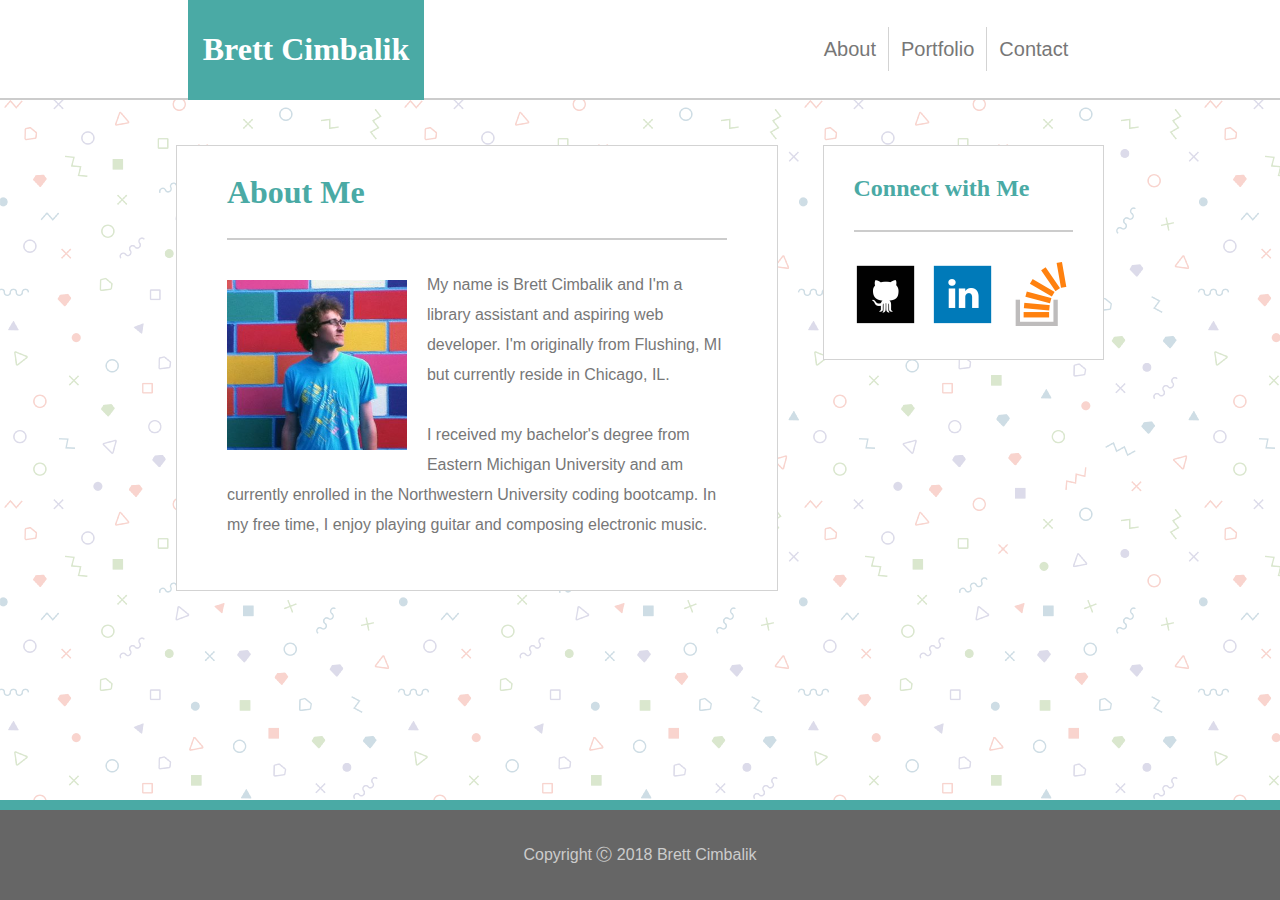
==== index.html @ bc77d77c "Cleaned and organized html files" ====
<!DOCTYPE html>
<html lang="en">
<head>
    <meta charset="utf-8" />
    <meta http-equiv="X-UA-Compatible" content="IE=edge">
    <title>About Brett</title>
    <meta name="viewport" content="width=device-width, initial-scale=1">
    <link rel="stylesheet" type="text/css" href="./assets/css/reset.css">
    <link rel="stylesheet" type="text/css" href="./assets/css/style.css">
</head>
<body class="body">

    <!-- Header top Part -->
    <header class="header">
        <!-- My name tab in the header. -->
        <div class="my_name heading_font">
            <a href="./index.html" class="brett_cimbalik_link"><h1>Brett Cimbalik</h1></a> 
        </div>
        <!-- The actual nav bar on the right side of the page -->
        <nav>
            <ul class="nav_list all_other_fonts">
                <li><a href="index.html" class="nav_list all_other_fonts" >About</a></li>
                <li><a href="portfolio.html" class="nav_list all_other_fonts">Portfolio</a></li>
                <li><a href="contact.html" class="nav_list all_other_fonts">Contact</a></li>
            </ul>
        </nav>
    </header>


    <!-- The main section of the page. -->
    <section class="main_section">

        <!-- 'About Me', large box on left side -->
        <article class="about_me">
            <div class="about_me_top heading_font">
                <h1>
                    About Me
                </h1>
            </div>
            <div class="about_me_bottom all_other_fonts">
                <img src="./assets/images/Profile_Pic.jpg" alt="Image of Brett" class="profile_pic">
                <p>
                    My name is Brett Cimbalik and I'm a library assistant and aspiring
                    web developer.  I'm originally from Flushing, MI but currently reside in 
                    Chicago, IL.
                </p>
                <br>
                <p>
                    I received my bachelor's degree from Eastern Michigan University and am currently enrolled in the Northwestern University coding bootcamp.
                    In my free time, I enjoy playing guitar and composing electronic music.
                </p>
            </div>
        </article>

        <!-- Smaller box off to the right side of the main section -->
        <aside class="connect_with_me">

            <!-- Top section, 'Connect With Me' of smaller box on right -->
            <div class="connect_top heading_font" >
                <h2>Connect with Me</h2>
            </div>
            <!-- Bottom section, with social media links of smaller box on right -->
            <div class="connect_bottom">
                <a href="https://github.com/bcimbali" target="_blank">
                    <img src="./assets/images/github_icon.png" alt="Github link">
                </a>

                <a href="www.linkedin.com/in/brett-cimbalik" target="_blank">
                    <img src="./assets/images/linkedin_icon.png" alt="LinkedIn link">
                </a>

                <a href="https://stackoverflow.com/users/6896761/bcimbali" target="_blank">
                    <img src="./assets/images/stack_overflow_white_bg.png" alt="Stack Overflow link">     
                </a>
            </div>
        </aside>

    </section>

    <!-- Footer at bottom of page -->
    <footer class="footer all_other_fonts">
            Copyright &#x24B8; 2018 Brett Cimbalik
    </footer>

</body>
</html>
---- assets/css/style.css ----
/* Applies a natural box layout model to all elements, but allowing components to change. */
html {
    box-sizing: border-box;
  }
  *, *:before, *:after {
    box-sizing: inherit;
  }

/************* Font Classes ******************/  
.all_other_fonts {
    color: #777777;
    font-family: 'Arial', 'Helvetica Neue', Helvetica, sans-serif;
}

.heading_font {
    font-family: 'Georgia', Times, Times New Roman, serif;
    font-weight: bold;
}

/**************************** The background image - The wrapper for the ENTIRE page *******************/
.body {
    background-image: url("./../images/memphis-colorful.png");
    display: flex;
    flex-direction: column;
    min-height: 100vh;
    min-width: 100vw;
}

/********************************************* Header Styling *******************************************/
.header {
    align-items: center;
    background-color: #ffffff;
    border-bottom: solid #cccccc 2px;
    display: flex;
    height: 100px;
    justify-content: space-around;
}

/* Teal section that contains my name (top-left) - in the Header */
.my_name {
    background-color: #4aaaa5;
    color: #ffffff;
    display: flex;
    font-size: xx-large;
    justify-content: space-around;
    padding: 35px 15px 35px 15px;
}

a.brett_cimbalik_link {
    color: #ffffff;
    text-decoration: none;
}

/* Navigation bar (top-right) styling - also in the Header */
a.nav_list {
    display: flex;
    font-size: 20px;
    text-decoration: none;
}

.nav_list {
    display: flex;
    justify-content: space-around;
    padding: 12px;
}   

.nav_list li {
    border-right: 1px solid lightgrey;
    display: flex;
    list-style-type:none;
}

.nav_list li:last-child {
    border-right: none;
}

/**************** The main part of the page that contains the large 'About Me' and smaller 'Connect with Me' ********/
.main_section {
    display: flex;
    justify-content: center;
    margin-bottom: 35px;
}

/********************************* The 'About Me' box on the left - in the Main Section *********************************/
.about_me {
    background-color: #ffffff;
    border: 1px solid lightgrey;
    display: flex;
    flex-direction: column;
    margin-top: 45px;
    margin-right: 22.5px;
    padding: 20px;
    /* width: 650px; */
    width: 47%;
}

.about_me_bottom {
    border-top: solid #cccccc 2px;
    line-height: 30px;
    margin: 30px;
    padding-top: 30px;
}

.about_me_top {
    align-items: center;
    color: #4aaaa5;
    display: flex;
    font-size: xx-large;
    justify-content: flex-start;
    padding-left: 30px;
    padding-top: 10px;  
}

/* Styling for the profile image in 'About Me' article section */
.profile_pic {
    height: 200px;
    float: left;
    padding: 10px 20px 20px 0px;
    width: 200px;
}

/*********************** The 'Connect with Me' box on the right - in the Main Section *******************/

.connect_bottom {
    align-items: center;
    border-top: solid #cccccc 2px;
    display: flex;
    justify-content: space-between;
    padding-top: 30px;
}

.connect_bottom img {
    width: 100%;
    height: 100%;
}

.connect_top {
    color: #4aaaa5;
    font-size: x-large;
    padding-bottom: 30px;
}

.connect_with_me {
    background-color: #ffffff;
    border: 1px solid lightgrey;
    display: flex;
    flex-direction: column;  
    height: 50%;
    margin-left: 22.5px;
    margin-top: 45px;
    padding: 30px;
    /* width: 270px;  */
    width: 22%;
}

/*********************************** Portfolio section styling. *************************************/

/* Teal banner over portfolio images. */
.overlay {
    background-color: #4aaaa5;
    color: white;
    font-size: x-large;
    height: 20%;
    line-height: 60px;
    position: relative;
    text-align: center;
    top: -65px;
    width: 100%;
  }

/* Portfolio image styling. */
.portfolio_bottom img {
    height: 200px; 
    width: 270px;
}

/* Rest of the Portfolio section. */
.portfolio_bottom {
    border-top: solid #cccccc 2px;
    display: flex;
    flex-flow: row wrap;
    justify-content: space-between;
    margin: 30px 3%;
    padding-top: 30px;
}

.portfolio_box {
    height: 240px;
    margin: 2px;
    width: 270px;
}

.portfolio_top {
    border-bottom: solid #cccccc 2px;
    color: #4aaaa5;
    display: flex;
    font-size: xx-large;
    justify-content: flex-start;
    padding-left: 30px;
    padding-top: 10px; 
}

/**************************************** Specific styling for contact section. ******************************/
.contact_bottom {
    border-top: solid #cccccc 2px;
    margin: 30px;
    padding-top: 30px;
}

/* Form styling on Contact Page */

.form_field {
    margin-bottom: 10px;
    margin-top: 5px;
    padding: 10px;
    width: 100%;
}

.submit_button {
    background-color: #4aaaa5;
    color: #ffffff;
    cursor: pointer;
    font-size: large;
    margin-top: 10px;
    padding: 10px 32px;
}

.text_area {
    height: 150px;
    margin-top: 10px;
    padding: 10px;
    width: 100%;  
}

/******************************** Sticky footer section at bottom of page ********************************/
.footer {
    align-items: center;
    background-color: #666666;
    border-top: solid 10px #4aaaa5;
    color: #cccccc;
    display: flex;
    justify-content: center;
    height: 100px;
    margin: auto auto 0 auto;
    width: 100%;
}

/******************************************** MEDIA QUERIES SECTION ***********************************/

/* These rules take effect when the browser's width is 980px or less. */
@media screen and (max-width: 980px) {
    /* .body {
        background-image: url("./../images/polka-dots.png");
    } */

    .profile_pic {
        display: flex;  
        height: auto;
        justify-content: center;
        width: 100%;
        padding: 10px 0 20px 0;
    }

    .about_me {
        margin: 45px 2.5% 0px 10%;
        width: 45%;
    }

    .connect_with_me {
        margin: 45px 15% 0px 2.5%;
    }

    .connect_top {
        display: flex;
        flex-wrap: nowrap;
    }

    .portfolio_bottom {
        justify-content: center;
    }
}

/* These rules take effect when the browser's width is 768px or less. */
@media screen and (max-width: 768px) {
    /* .body {
        background-image: url("./../images/christmas-colour.png");
    } */

    .main_section {
        flex-direction: column;
    }

    .profile_pic {
        display: flex;  
        height: auto;
        padding: 10px 20px 20px 0px;
        width: auto;
    }

    .about_me {
        margin: 45px auto 0px auto;
        width: 87%;
    }

    .connect_with_me {
        margin: 45px auto 0px auto;
        width: 87%;
    }

    .connect_bottom {
        justify-content: flex-start;
    }

    .portfolio_bottom {
        margin: auto;
        justify-content: space-between;
        padding: 30px auto 0px auto;
    }
}

/* These rules take effect when the browser's width is 640px or less. */
@media screen and (max-width: 640px) {
    /* .body {
        background-image: url("./../images/congruent_pentagon.png");
    } */

    .about_me {
        margin: 45px auto 0px auto;
    }

    .connect_with_me {
        height: 100%;
        margin: 45px auto 0px auto;
    }

    .header {
        flex-direction: row;
        flex-wrap: wrap;
        height: 175px;
        justify-content: space-around;
        width: 100%;
    }

    .my_name {
        width: 100%;
    }

    .nav_list {
        display: flex;
        justify-content: space-around;
        order: 1;
        padding: 12px 0;
    }  

    .nav_list li {
        display: flex;
        padding: 0 1rem;
    }

    .portfolio_bottom {
        justify-content: center;
    }

    .profile_pic {
        float: none;
        width: 100%;
        padding: 0;
    }
}
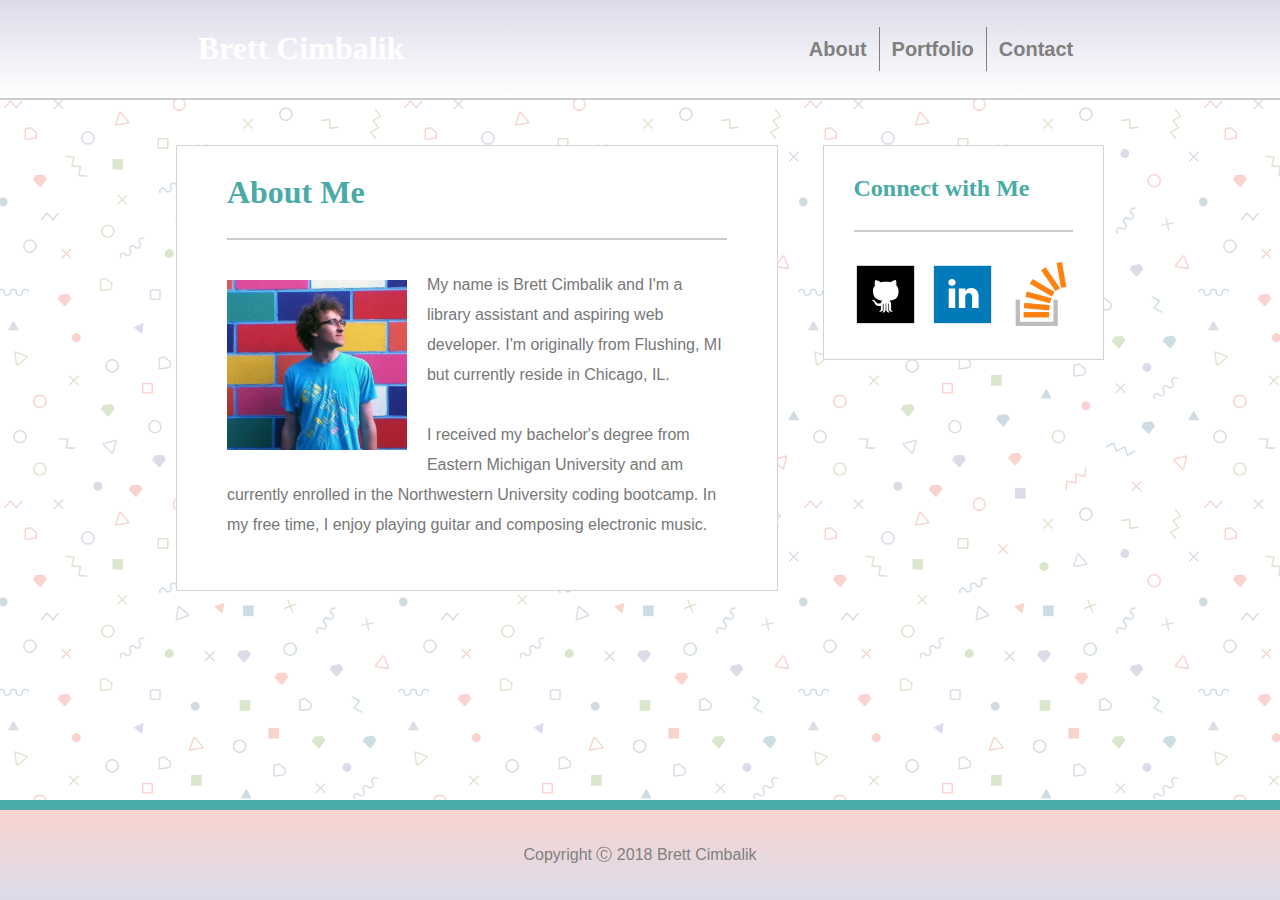
==== commit c576700d: "made social media icons fade on hover" ====
--- a/index.html
+++ b/index.html
@@ -61,16 +61,16 @@
             </div>
             <!-- Bottom section, with social media links of smaller box on right -->
             <div class="connect_bottom">
-                <a href="https://github.com/bcimbali" target="_blank">
-                    <img src="./assets/images/github_icon.png" alt="Github link">
+                <a href="https://github.com/bcimbali" class="icon_links" target="_blank">
+                    <img src="./assets/images/github_icon.png" class="icon_images" alt="Github link">
                 </a>
 
-                <a href="www.linkedin.com/in/brett-cimbalik" target="_blank">
-                    <img src="./assets/images/linkedin_icon.png" alt="LinkedIn link">
+                <a href="www.linkedin.com/in/brett-cimbalik" class="icon_links" target="_blank">
+                    <img src="./assets/images/linkedin_icon.png" class="icon_images" alt="LinkedIn link">
                 </a>
 
-                <a href="https://stackoverflow.com/users/6896761/bcimbali" target="_blank">
-                    <img src="./assets/images/stack_overflow_white_bg.png" alt="Stack Overflow link">     
+                <a href="https://stackoverflow.com/users/6896761/bcimbali" class="icon_links" target="_blank">
+                    <img src="./assets/images/stack_overflow_white_bg.png" class="icon_images" alt="Stack Overflow link">     
                 </a>
             </div>
         </aside>
--- a/assets/css/style.css
+++ b/assets/css/style.css
@@ -29,21 +29,35 @@
 /********************************************* Header Styling *******************************************/
 .header {
     align-items: center;
-    background-color: #ffffff;
+    background: linear-gradient(#DCDBEA, white);
     border-bottom: solid #cccccc 2px;
     display: flex;
     height: 100px;
     justify-content: space-around;
 }
 
+@-webkit-keyframes colorchange {
+    0% {background: #4aaaa5}
+    50% {background: rgb(89, 205, 223)}
+    100% {background: #4aaaa5}
+  }
+  @@keyframes colorchange {
+    0% {background:  #4aaaa5}
+    50% {background: rgb(89, 205, 223)}
+    100% {background: #4aaaa5}
+  }
+
 /* Teal section that contains my name (top-left) - in the Header */
 .my_name {
-    background-color: #4aaaa5;
+    -webkit-animation: colorchange 15s infinite;
+    animation: colorchange 15s infinite;
+    /* background-color: #4aaaa5; */
+    border-bottom: solid #cccccc 2px;
     color: #ffffff;
     display: flex;
     font-size: xx-large;
     justify-content: space-around;
-    padding: 35px 15px 35px 15px;
+    padding: 34px 15px 34px 15px;
 }
 
 a.brett_cimbalik_link {
@@ -51,6 +65,10 @@
     text-decoration: none;
 }
 
+a.brett_cimbalik_link:hover {
+    color: #DF8C88;
+}
+
 /* Navigation bar (top-right) styling - also in the Header */
 a.nav_list {
     display: flex;
@@ -58,14 +76,20 @@
     text-decoration: none;
 }
 
+a.nav_list:hover {
+    color: #DF8C88;
+}
+
 .nav_list {
+    color: gray;
+    font-weight: bolder;
     display: flex;
     justify-content: space-around;
     padding: 12px;
 }   
 
 .nav_list li {
-    border-right: 1px solid lightgrey;
+    border-right: 1px solid gray;
     display: flex;
     list-style-type:none;
 }
@@ -133,6 +157,7 @@
     width: 100%;
     height: 100%;
 }
+
 
 .connect_top {
     color: #4aaaa5;
@@ -153,25 +178,34 @@
     width: 22%;
 }
 
+.icon_links:hover .icon_images {
+    opacity: 0.4;
+}
+
 /*********************************** Portfolio section styling. *************************************/
 
 /* Teal banner over portfolio images. */
 .overlay {
     background-color: #4aaaa5;
     color: white;
-    font-size: x-large;
-    height: 20%;
-    line-height: 60px;
+    font-family: Arial, Helvetica, sans-serif;
+    font-size: 1rem;
+    height: 18%;
+    line-height: 45px;
     position: relative;
     text-align: center;
     top: -65px;
     width: 100%;
   }
 
+  .overlay a {
+      text-decoration: none;
+  }
+
 /* Portfolio image styling. */
 .portfolio_bottom img {
-    height: 200px; 
-    width: 270px;
+    height: 200px;
+    width: 100%;
 }
 
 /* Rest of the Portfolio section. */
@@ -185,9 +219,17 @@
 }
 
 .portfolio_box {
-    height: 240px;
+    /* height: 200px; */
+    /* height: 240px;
     margin: 2px;
-    width: 270px;
+    width: 270px; */
+    margin: 2px;
+    /* height: 65%; */
+    width: 45%;
+}
+
+.portfolio_box a {
+    text-decoration: none;
 }
 
 .portfolio_top {
@@ -235,9 +277,10 @@
 /******************************** Sticky footer section at bottom of page ********************************/
 .footer {
     align-items: center;
-    background-color: #666666;
+    /* background-color: #666666; */
+    background: linear-gradient(#F8D4CF, #DCDBEA);
     border-top: solid 10px #4aaaa5;
-    color: #cccccc;
+    color: gray;
     display: flex;
     justify-content: center;
     height: 100px;
@@ -249,9 +292,34 @@
 
 /* These rules take effect when the browser's width is 980px or less. */
 @media screen and (max-width: 980px) {
-    /* .body {
-        background-image: url("./../images/polka-dots.png");
-    } */
+    .about_me {
+        margin: 45px 2.5% 0px 10%;
+        width: 45%;
+    }
+
+    .connect_with_me {
+        margin: 45px 15% 0px 2.5%;
+    }
+
+    .connect_top {
+        display: flex;
+        flex-wrap: nowrap;
+    }
+
+    .portfolio_bottom {
+        justify-content: center;
+    }
+
+    .portfolio_bottom img {
+        height: 200px; 
+        width: 270px;
+    }
+
+    .portfolio_box {
+        height: 240px;
+        margin: 2px;
+        width: 270px;
+    }
 
     .profile_pic {
         display: flex;  
@@ -260,34 +328,43 @@
         width: 100%;
         padding: 10px 0 20px 0;
     }
-
-    .about_me {
-        margin: 45px 2.5% 0px 10%;
-        width: 45%;
-    }
-
-    .connect_with_me {
-        margin: 45px 15% 0px 2.5%;
-    }
-
-    .connect_top {
-        display: flex;
-        flex-wrap: nowrap;
-    }
-
-    .portfolio_bottom {
-        justify-content: center;
-    }
 }
 
 /* These rules take effect when the browser's width is 768px or less. */
 @media screen and (max-width: 768px) {
-    /* .body {
-        background-image: url("./../images/christmas-colour.png");
-    } */
+    .about_me {
+        margin: 45px auto 0px auto;
+        width: 87%;
+    }
+
+    .connect_bottom {
+        justify-content: flex-start;
+    }
+
+    .connect_with_me {
+        margin: 45px auto 0px auto;
+        width: 87%;
+    }
 
     .main_section {
         flex-direction: column;
+    }
+
+    .portfolio_bottom {
+        margin: auto;
+        justify-content: space-between;
+        padding: 30px auto 0px auto;
+    }
+
+    .portfolio_bottom img {
+        min-height: 200px;
+        width: 100%;
+    }
+
+    .portfolio_box {
+        margin: 2px;
+        height: 65%;
+        width: 45%;
     }
 
     .profile_pic {
@@ -296,34 +373,10 @@
         padding: 10px 20px 20px 0px;
         width: auto;
     }
-
-    .about_me {
-        margin: 45px auto 0px auto;
-        width: 87%;
-    }
-
-    .connect_with_me {
-        margin: 45px auto 0px auto;
-        width: 87%;
-    }
-
-    .connect_bottom {
-        justify-content: flex-start;
-    }
-
-    .portfolio_bottom {
-        margin: auto;
-        justify-content: space-between;
-        padding: 30px auto 0px auto;
-    }
 }
 
 /* These rules take effect when the browser's width is 640px or less. */
 @media screen and (max-width: 640px) {
-    /* .body {
-        background-image: url("./../images/congruent_pentagon.png");
-    } */
-
     .about_me {
         margin: 45px auto 0px auto;
     }
@@ -361,6 +414,17 @@
         justify-content: center;
     }
 
+    .portfolio_bottom img {
+        height: 200px; 
+        width: 270px;
+    }
+
+    .portfolio_box {
+        height: 240px;
+        margin: 2px;
+        width: 270px;
+    }
+
     .profile_pic {
         float: none;
         width: 100%;
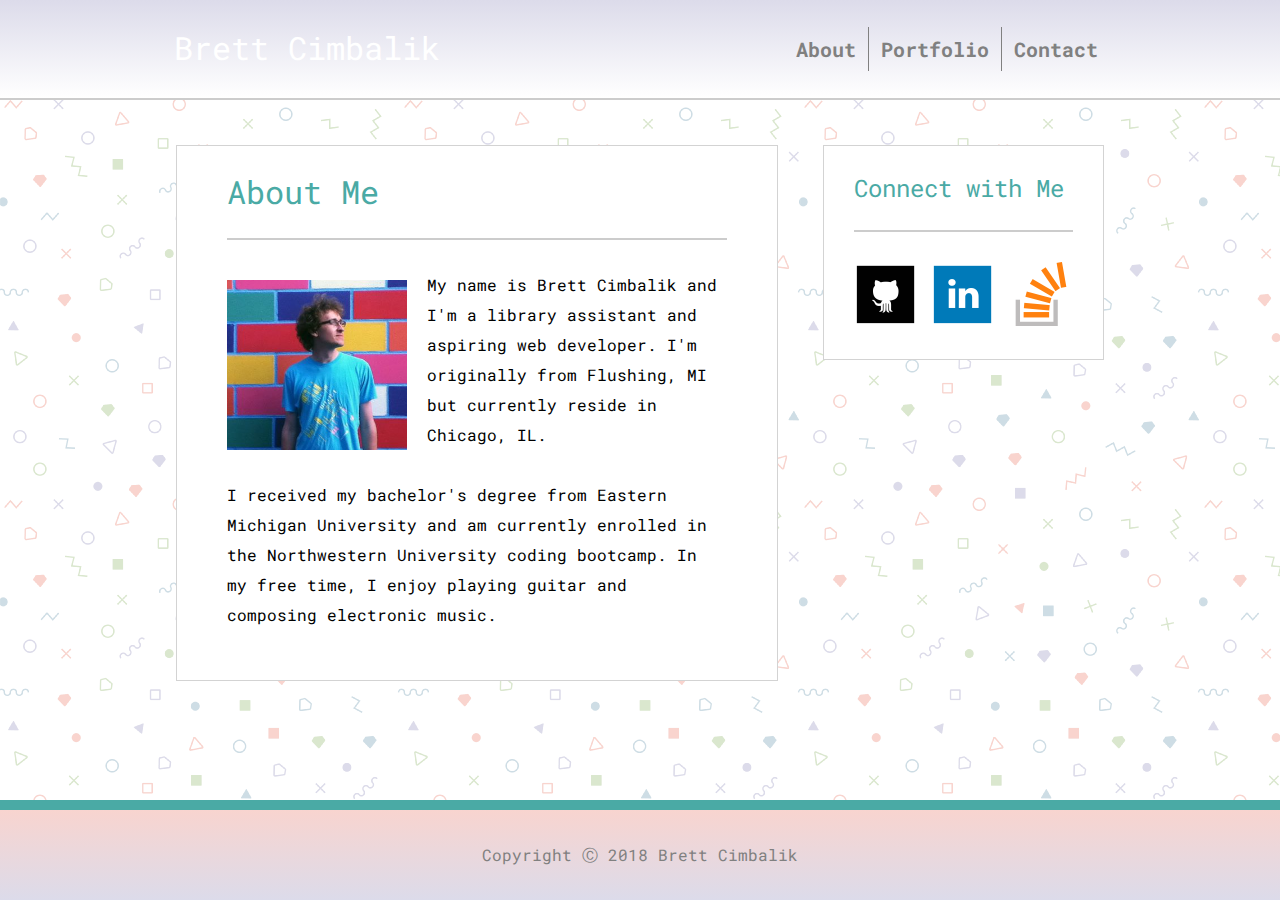
==== commit e7592c18: "updated all fonts to monospace" ====
--- a/index.html
+++ b/index.html
@@ -7,21 +7,22 @@
     <meta name="viewport" content="width=device-width, initial-scale=1">
     <link rel="stylesheet" type="text/css" href="./assets/css/reset.css">
     <link rel="stylesheet" type="text/css" href="./assets/css/style.css">
+    <link href="https://fonts.googleapis.com/css?family=Roboto+Mono" rel="stylesheet">
 </head>
 <body class="body">
 
     <!-- Header top Part -->
     <header class="header">
         <!-- My name tab in the header. -->
-        <div class="my_name heading_font">
+        <div class="my_name roboto_font">
             <a href="./index.html" class="brett_cimbalik_link"><h1>Brett Cimbalik</h1></a> 
         </div>
         <!-- The actual nav bar on the right side of the page -->
         <nav>
-            <ul class="nav_list all_other_fonts">
-                <li><a href="index.html" class="nav_list all_other_fonts" >About</a></li>
-                <li><a href="portfolio.html" class="nav_list all_other_fonts">Portfolio</a></li>
-                <li><a href="contact.html" class="nav_list all_other_fonts">Contact</a></li>
+            <ul class="nav_list roboto_font">
+                <li><a href="index.html" class="nav_list roboto_font" >About</a></li>
+                <li><a href="portfolio.html" class="nav_list roboto_font">Portfolio</a></li>
+                <li><a href="contact.html" class="nav_list roboto_font">Contact</a></li>
             </ul>
         </nav>
     </header>
@@ -32,12 +33,12 @@
 
         <!-- 'About Me', large box on left side -->
         <article class="about_me">
-            <div class="about_me_top heading_font">
+            <div class="about_me_top roboto_font">
                 <h1>
                     About Me
                 </h1>
             </div>
-            <div class="about_me_bottom all_other_fonts">
+            <div class="about_me_bottom roboto_font">
                 <img src="./assets/images/Profile_Pic.jpg" alt="Image of Brett" class="profile_pic">
                 <p>
                     My name is Brett Cimbalik and I'm a library assistant and aspiring
@@ -56,7 +57,7 @@
         <aside class="connect_with_me">
 
             <!-- Top section, 'Connect With Me' of smaller box on right -->
-            <div class="connect_top heading_font" >
+            <div class="connect_top roboto_font" >
                 <h2>Connect with Me</h2>
             </div>
             <!-- Bottom section, with social media links of smaller box on right -->
@@ -78,7 +79,7 @@
     </section>
 
     <!-- Footer at bottom of page -->
-    <footer class="footer all_other_fonts">
+    <footer class="footer roboto_font">
             Copyright &#x24B8; 2018 Brett Cimbalik
     </footer>
 
--- a/assets/css/style.css
+++ b/assets/css/style.css
@@ -15,6 +15,10 @@
 .heading_font {
     font-family: 'Georgia', Times, Times New Roman, serif;
     font-weight: bold;
+}
+
+.roboto_font {
+    font-family: 'Roboto Mono', monospace;
 }
 
 /**************************** The background image - The wrapper for the ENTIRE page *******************/
@@ -188,7 +192,7 @@
 .overlay {
     background-color: #4aaaa5;
     color: white;
-    font-family: Arial, Helvetica, sans-serif;
+    /* font-family: Arial, Helvetica, sans-serif; */
     font-size: 1rem;
     height: 18%;
     line-height: 45px;
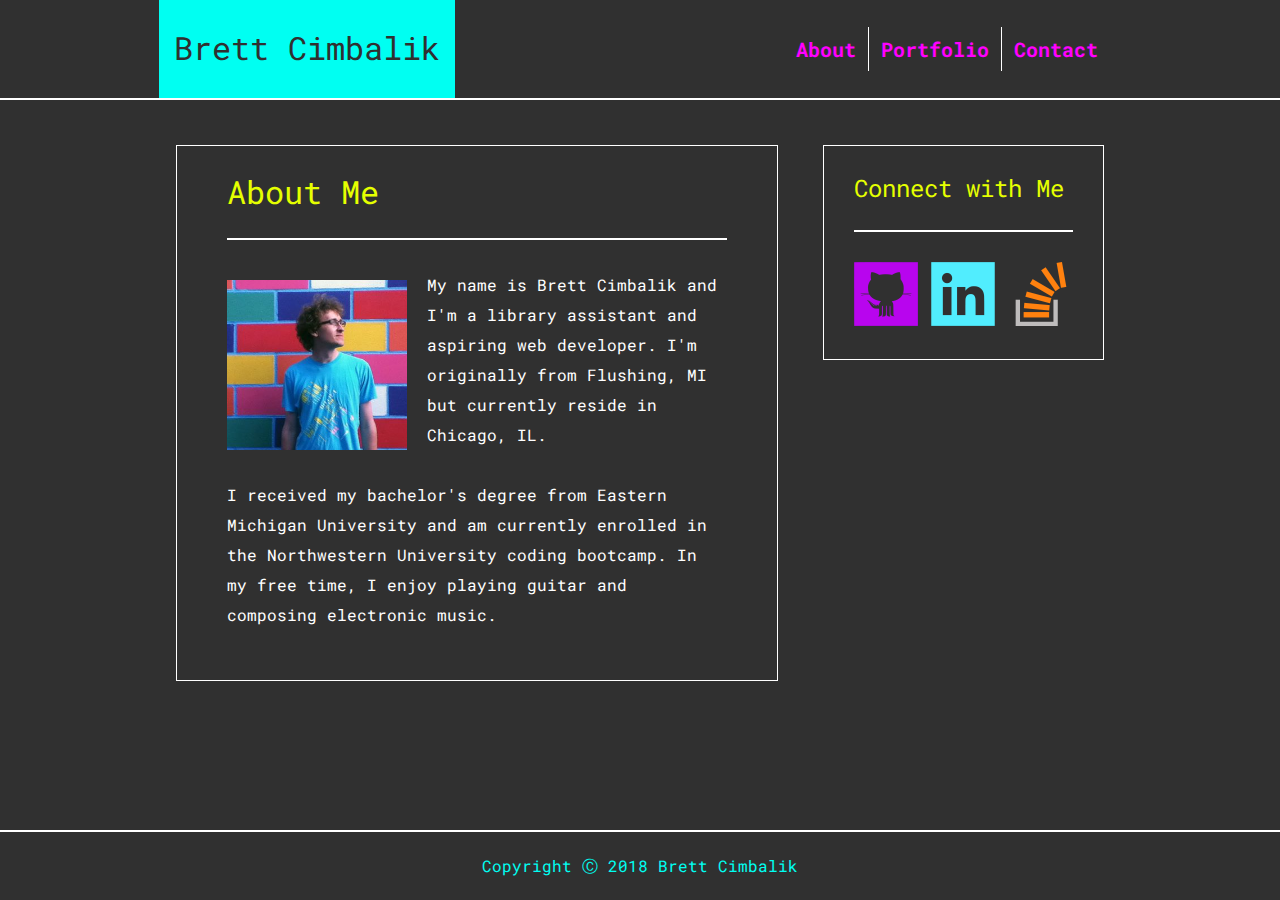
==== commit 71bca82c: "reworked entire layout" ====
--- a/index.html
+++ b/index.html
@@ -8,6 +8,7 @@
     <link rel="stylesheet" type="text/css" href="./assets/css/reset.css">
     <link rel="stylesheet" type="text/css" href="./assets/css/style.css">
     <link href="https://fonts.googleapis.com/css?family=Roboto+Mono" rel="stylesheet">
+    <link rel="shortcut icon" type="image/png" href="./assets/images/brett_favicon.ico"/>
 </head>
 <body class="body">
 
@@ -61,13 +62,13 @@
                 <h2>Connect with Me</h2>
             </div>
             <!-- Bottom section, with social media links of smaller box on right -->
-            <div class="connect_bottom">
+            <div class="connect_bottom purple">
                 <a href="https://github.com/bcimbali" class="icon_links" target="_blank">
-                    <img src="./assets/images/github_icon.png" class="icon_images" alt="Github link">
+                    <img src="./assets/images/github_purple_icon_64x64.png" class="icon_images" alt="Github link">
                 </a>
 
-                <a href="www.linkedin.com/in/brett-cimbalik" class="icon_links" target="_blank">
-                    <img src="./assets/images/linkedin_icon.png" class="icon_images" alt="LinkedIn link">
+                <a href="https://www.linkedin.com/in/brett-cimbalik" class="icon_links" target="_blank">
+                    <img src="./assets/images/linkedin_bright-blue_64x64.png" class="icon_images" alt="LinkedIn link">
                 </a>
 
                 <a href="https://stackoverflow.com/users/6896761/bcimbali" class="icon_links" target="_blank">
--- a/assets/css/style.css
+++ b/assets/css/style.css
@@ -1,10 +1,11 @@
 /* Applies a natural box layout model to all elements, but allowing components to change. */
+
 html {
     box-sizing: border-box;
-  }
+}
   *, *:before, *:after {
     box-sizing: inherit;
-  }
+}
 
 /************* Font Classes ******************/  
 .all_other_fonts {
@@ -23,7 +24,8 @@
 
 /**************************** The background image - The wrapper for the ENTIRE page *******************/
 .body {
-    background-image: url("./../images/memphis-colorful.png");
+    /* background-image: url("./../images/memphis-colorful.png"); */
+    background-color: #303030;
     display: flex;
     flex-direction: column;
     min-height: 100vh;
@@ -33,8 +35,8 @@
 /********************************************* Header Styling *******************************************/
 .header {
     align-items: center;
-    background: linear-gradient(#DCDBEA, white);
-    border-bottom: solid #cccccc 2px;
+    background: #303030;
+    border-bottom: solid #FFFFFF 2px;
     display: flex;
     height: 100px;
     justify-content: space-around;
@@ -44,20 +46,21 @@
     0% {background: #4aaaa5}
     50% {background: rgb(89, 205, 223)}
     100% {background: #4aaaa5}
-  }
-  @@keyframes colorchange {
+}
+
+@keyframes colorchange {
     0% {background:  #4aaaa5}
     50% {background: rgb(89, 205, 223)}
     100% {background: #4aaaa5}
-  }
+}
 
 /* Teal section that contains my name (top-left) - in the Header */
 .my_name {
-    -webkit-animation: colorchange 15s infinite;
-    animation: colorchange 15s infinite;
-    /* background-color: #4aaaa5; */
-    border-bottom: solid #cccccc 2px;
-    color: #ffffff;
+    /* -webkit-animation: colorchange 15s infinite;
+    animation: colorchange 15s infinite; */
+    background-color: #00fff2;
+    border-bottom: solid #FFFFFF 2px;
+    color: #303030;
     display: flex;
     font-size: xx-large;
     justify-content: space-around;
@@ -65,12 +68,12 @@
 }
 
 a.brett_cimbalik_link {
-    color: #ffffff;
+    color: #303030;
     text-decoration: none;
 }
 
 a.brett_cimbalik_link:hover {
-    color: #DF8C88;
+    color: rgb(255, 13, 0);
 }
 
 /* Navigation bar (top-right) styling - also in the Header */
@@ -81,11 +84,11 @@
 }
 
 a.nav_list:hover {
-    color: #DF8C88;
+    color: #00fff2;
 }
 
 .nav_list {
-    color: gray;
+    color: rgb(255, 0, 255);
     font-weight: bolder;
     display: flex;
     justify-content: space-around;
@@ -93,7 +96,7 @@
 }   
 
 .nav_list li {
-    border-right: 1px solid gray;
+    border-right: 1px solid #FFFFFF;
     display: flex;
     list-style-type:none;
 }
@@ -111,8 +114,8 @@
 
 /********************************* The 'About Me' box on the left - in the Main Section *********************************/
 .about_me {
-    background-color: #ffffff;
-    border: 1px solid lightgrey;
+    background-color: #303030;
+    border: 1px solid #FFFFFF;
     display: flex;
     flex-direction: column;
     margin-top: 45px;
@@ -123,7 +126,8 @@
 }
 
 .about_me_bottom {
-    border-top: solid #cccccc 2px;
+    border-top: solid #FFFFFF 2px;
+    color: #FFFFFF;
     line-height: 30px;
     margin: 30px;
     padding-top: 30px;
@@ -131,7 +135,7 @@
 
 .about_me_top {
     align-items: center;
-    color: #4aaaa5;
+    color: #e5ff00;
     display: flex;
     font-size: xx-large;
     justify-content: flex-start;
@@ -151,7 +155,7 @@
 
 .connect_bottom {
     align-items: center;
-    border-top: solid #cccccc 2px;
+    border-top: solid #FFFFFF 2px;
     display: flex;
     justify-content: space-between;
     padding-top: 30px;
@@ -164,14 +168,15 @@
 
 
 .connect_top {
-    color: #4aaaa5;
+    color: #e5ff00;
     font-size: x-large;
     padding-bottom: 30px;
 }
 
 .connect_with_me {
-    background-color: #ffffff;
-    border: 1px solid lightgrey;
+    background-color: #303030;
+    border: 1px solid #FFFFFF;
+    color: #FFFFFF;
     display: flex;
     flex-direction: column;  
     height: 50%;
@@ -186,12 +191,16 @@
     opacity: 0.4;
 }
 
+.purple {
+    color: #b805ee;
+}
+
 /*********************************** Portfolio section styling. *************************************/
 
 /* Teal banner over portfolio images. */
 .overlay {
-    background-color: #4aaaa5;
-    color: white;
+    background-color: #00fff2;
+    color: #303030;
     /* font-family: Arial, Helvetica, sans-serif; */
     font-size: 1rem;
     height: 18%;
@@ -200,11 +209,15 @@
     text-align: center;
     top: -65px;
     width: 100%;
-  }
-
-  .overlay a {
-      text-decoration: none;
-  }
+}
+
+.overlay a {
+    text-decoration: none;
+}
+
+.overlay:hover {
+    opacity: 0.4;
+}
 
 /* Portfolio image styling. */
 .portfolio_bottom img {
@@ -212,9 +225,13 @@
     width: 100%;
 }
 
+.portfolio_bottom img:hover {
+    opacity: 0.4;
+}
+
 /* Rest of the Portfolio section. */
 .portfolio_bottom {
-    border-top: solid #cccccc 2px;
+    border-top: solid #FFFFFF 2px;
     display: flex;
     flex-flow: row wrap;
     justify-content: space-between;
@@ -248,7 +265,8 @@
 
 /**************************************** Specific styling for contact section. ******************************/
 .contact_bottom {
-    border-top: solid #cccccc 2px;
+    border-top: solid #FFFFFF 2px;
+    color: #FFFFFF;
     margin: 30px;
     padding-top: 30px;
 }
@@ -256,6 +274,7 @@
 /* Form styling on Contact Page */
 
 .form_field {
+    color: #FFFFFF;
     margin-bottom: 10px;
     margin-top: 5px;
     padding: 10px;
@@ -263,8 +282,8 @@
 }
 
 .submit_button {
-    background-color: #4aaaa5;
-    color: #ffffff;
+    background-color: #ffbb00;
+    color: #303030;
     cursor: pointer;
     font-size: large;
     margin-top: 10px;
@@ -282,12 +301,13 @@
 .footer {
     align-items: center;
     /* background-color: #666666; */
-    background: linear-gradient(#F8D4CF, #DCDBEA);
-    border-top: solid 10px #4aaaa5;
-    color: gray;
+    background: #303030;
+    border-top: solid 2px #FFFFFF;
+    /* border-top: solid 10px rgb(89, 205, 223); */
+    color: #00fff2;
     display: flex;
     justify-content: center;
-    height: 100px;
+    height: 70px;
     margin: auto auto 0 auto;
     width: 100%;
 }
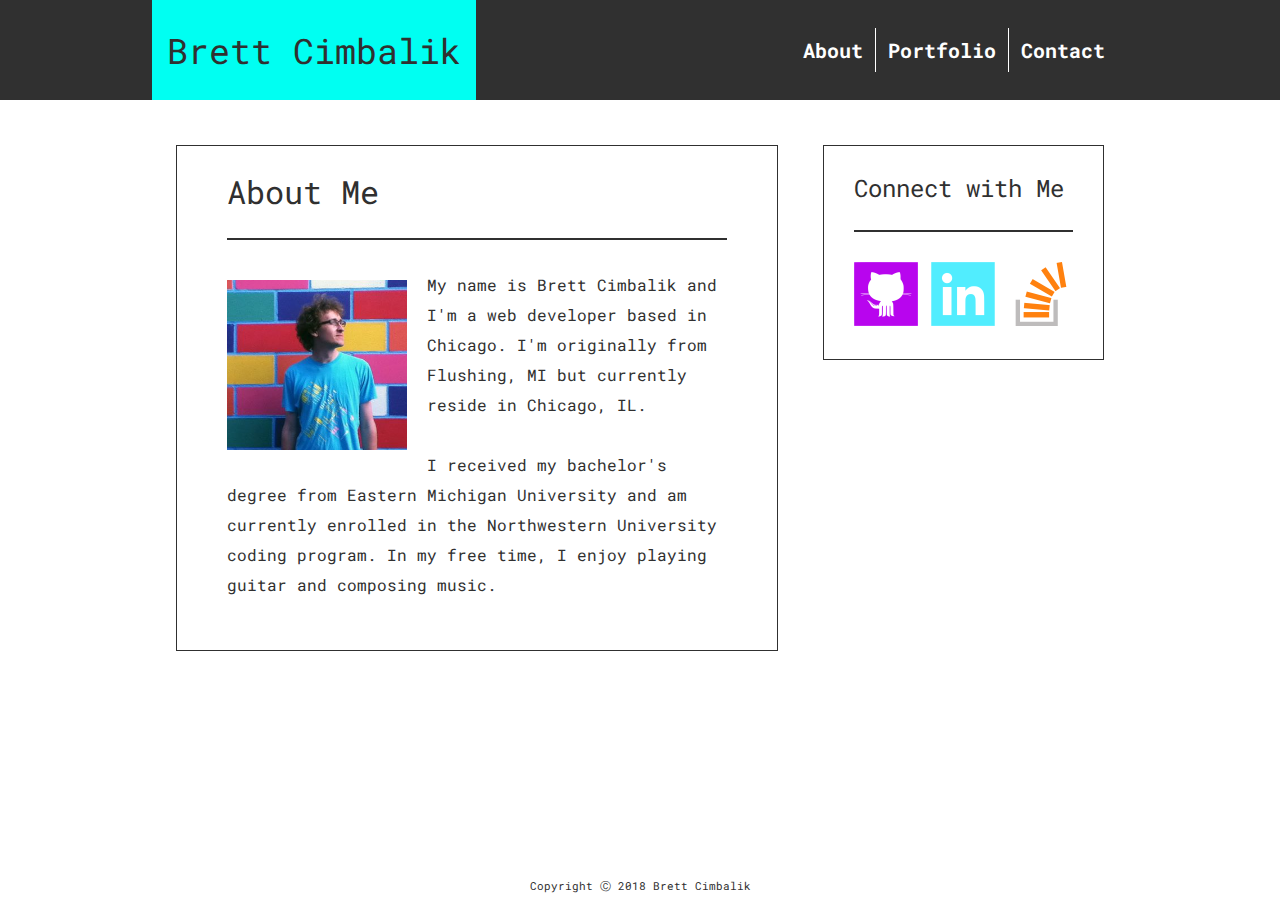
==== commit 3263b5e0: "updated text on index" ====
--- a/index.html
+++ b/index.html
@@ -42,14 +42,13 @@
             <div class="about_me_bottom roboto_font">
                 <img src="./assets/images/Profile_Pic.jpg" alt="Image of Brett" class="profile_pic">
                 <p>
-                    My name is Brett Cimbalik and I'm a library assistant and aspiring
-                    web developer.  I'm originally from Flushing, MI but currently reside in 
+                    My name is Brett Cimbalik and I'm a web developer based in Chicago.  I'm originally from Flushing, MI but currently reside in 
                     Chicago, IL.
                 </p>
                 <br>
                 <p>
-                    I received my bachelor's degree from Eastern Michigan University and am currently enrolled in the Northwestern University coding bootcamp.
-                    In my free time, I enjoy playing guitar and composing electronic music.
+                    I received my bachelor's degree from Eastern Michigan University and am currently enrolled in the Northwestern University coding program.
+                    In my free time, I enjoy playing guitar and composing music.
                 </p>
             </div>
         </article>
--- a/assets/css/style.css
+++ b/assets/css/style.css
@@ -22,10 +22,15 @@
     font-family: 'Roboto Mono', monospace;
 }
 
+/* Override text selection/highlight color to yellow. */
+::-moz-selection { background: yellow; }
+::selection { background: yellow; }
+
 /**************************** The background image - The wrapper for the ENTIRE page *******************/
 .body {
     /* background-image: url("./../images/memphis-colorful.png"); */
-    background-color: #303030;
+    background-color: #FFFFFF;
+    cursor: url('./../images/brett_favicon.ico'), crosshair;
     display: flex;
     flex-direction: column;
     min-height: 100vh;
@@ -36,10 +41,11 @@
 .header {
     align-items: center;
     background: #303030;
-    border-bottom: solid #FFFFFF 2px;
+    /* border-bottom: solid #FFFFFF 2px; */
     display: flex;
     height: 100px;
     justify-content: space-around;
+    padding: 0;
 }
 
 @-webkit-keyframes colorchange {
@@ -59,21 +65,25 @@
     /* -webkit-animation: colorchange 15s infinite;
     animation: colorchange 15s infinite; */
     background-color: #00fff2;
-    border-bottom: solid #FFFFFF 2px;
-    color: #303030;
-    display: flex;
-    font-size: xx-large;
+    /* border-bottom: solid #FFFFFF 2px; */
+    color: #303030;
+    display: flex;
+    font-size: calc(15px + (40 - 14) * ((100vw - 300px) / (1600 - 300)));
+    height: 100%;
     justify-content: space-around;
     padding: 34px 15px 34px 15px;
 }
 
 a.brett_cimbalik_link {
     color: #303030;
+    cursor: url('./../images/hover_icon.ico'), pointer;
     text-decoration: none;
 }
 
 a.brett_cimbalik_link:hover {
-    color: rgb(255, 13, 0);
+    /* color: rgb(255, 13, 0); */
+    color: #FF3855;
+    cursor: url('./../images/hover_icon.ico'), pointer;
 }
 
 /* Navigation bar (top-right) styling - also in the Header */
@@ -85,10 +95,11 @@
 
 a.nav_list:hover {
     color: #00fff2;
+    cursor: url('./../images/hover_icon.ico'), pointer;
 }
 
 .nav_list {
-    color: rgb(255, 0, 255);
+    color: #ffffff;
     font-weight: bolder;
     display: flex;
     justify-content: space-around;
@@ -114,8 +125,8 @@
 
 /********************************* The 'About Me' box on the left - in the Main Section *********************************/
 .about_me {
-    background-color: #303030;
-    border: 1px solid #FFFFFF;
+    background-color: #FFFFFF;
+    border: 1px solid #303030;
     display: flex;
     flex-direction: column;
     margin-top: 45px;
@@ -126,8 +137,8 @@
 }
 
 .about_me_bottom {
-    border-top: solid #FFFFFF 2px;
-    color: #FFFFFF;
+    border-top: solid #303030 2px;
+    color: #303030;
     line-height: 30px;
     margin: 30px;
     padding-top: 30px;
@@ -135,7 +146,7 @@
 
 .about_me_top {
     align-items: center;
-    color: #e5ff00;
+    color: #303030;
     display: flex;
     font-size: xx-large;
     justify-content: flex-start;
@@ -155,7 +166,7 @@
 
 .connect_bottom {
     align-items: center;
-    border-top: solid #FFFFFF 2px;
+    border-top: solid #303030 2px;
     display: flex;
     justify-content: space-between;
     padding-top: 30px;
@@ -168,15 +179,15 @@
 
 
 .connect_top {
-    color: #e5ff00;
+    color: #303030;
     font-size: x-large;
     padding-bottom: 30px;
 }
 
 .connect_with_me {
-    background-color: #303030;
-    border: 1px solid #FFFFFF;
-    color: #FFFFFF;
+    background-color: #FFFFFF;
+    border: 1px solid #303030;
+    color: #303030;
     display: flex;
     flex-direction: column;  
     height: 50%;
@@ -188,6 +199,7 @@
 }
 
 .icon_links:hover .icon_images {
+    cursor: url('./../images/hover_icon.ico'), pointer;
     opacity: 0.4;
 }
 
@@ -216,22 +228,26 @@
 }
 
 .overlay:hover {
+    cursor: url('./../images/hover_icon.ico'), pointer;
     opacity: 0.4;
 }
 
 /* Portfolio image styling. */
 .portfolio_bottom img {
+    filter: none;
     height: 200px;
     width: 100%;
 }
 
 .portfolio_bottom img:hover {
-    opacity: 0.4;
+    cursor: url('./../images/hover_icon.ico'), pointer;
+    filter: none;
+    /* opacity: 0.4; */
 }
 
 /* Rest of the Portfolio section. */
 .portfolio_bottom {
-    border-top: solid #FFFFFF 2px;
+    border-top: solid #303030 2px;
     display: flex;
     flex-flow: row wrap;
     justify-content: space-between;
@@ -265,8 +281,8 @@
 
 /**************************************** Specific styling for contact section. ******************************/
 .contact_bottom {
-    border-top: solid #FFFFFF 2px;
-    color: #FFFFFF;
+    border-top: solid #303030 2px;
+    color: #303030;
     margin: 30px;
     padding-top: 30px;
 }
@@ -290,6 +306,12 @@
     padding: 10px 32px;
 }
 
+.submit_button:hover {
+    background-color: rgb(255, 13, 0);
+    cursor: url('./../images/hover_icon.ico'), pointer;
+    color: #FFFFFF;
+}
+
 .text_area {
     height: 150px;
     margin-top: 10px;
@@ -301,13 +323,14 @@
 .footer {
     align-items: center;
     /* background-color: #666666; */
-    background: #303030;
+    background: #FFFFFF;
     border-top: solid 2px #FFFFFF;
     /* border-top: solid 10px rgb(89, 205, 223); */
-    color: #00fff2;
-    display: flex;
+    color: #303030;
+    display: flex;
+    font-size: 0.7rem;
     justify-content: center;
-    height: 70px;
+    height: 30px;
     margin: auto auto 0 auto;
     width: 100%;
 }
@@ -362,7 +385,8 @@
     }
 
     .connect_bottom {
-        justify-content: flex-start;
+        /* justify-content: flex-start; */
+        justify-content: space-around;
     }
 
     .connect_with_me {
@@ -381,6 +405,7 @@
     }
 
     .portfolio_bottom img {
+        filter: none;
         min-height: 200px;
         width: 100%;
     }
@@ -415,10 +440,14 @@
         flex-wrap: wrap;
         height: 175px;
         justify-content: space-around;
+        padding: 0;
         width: 100%;
     }
 
     .my_name {
+        font-size: xx-large;
+        height: 63%;
+        margin: 0;
         width: 100%;
     }
 
@@ -439,6 +468,7 @@
     }
 
     .portfolio_bottom img {
+        filter: none;
         height: 200px; 
         width: 270px;
     }
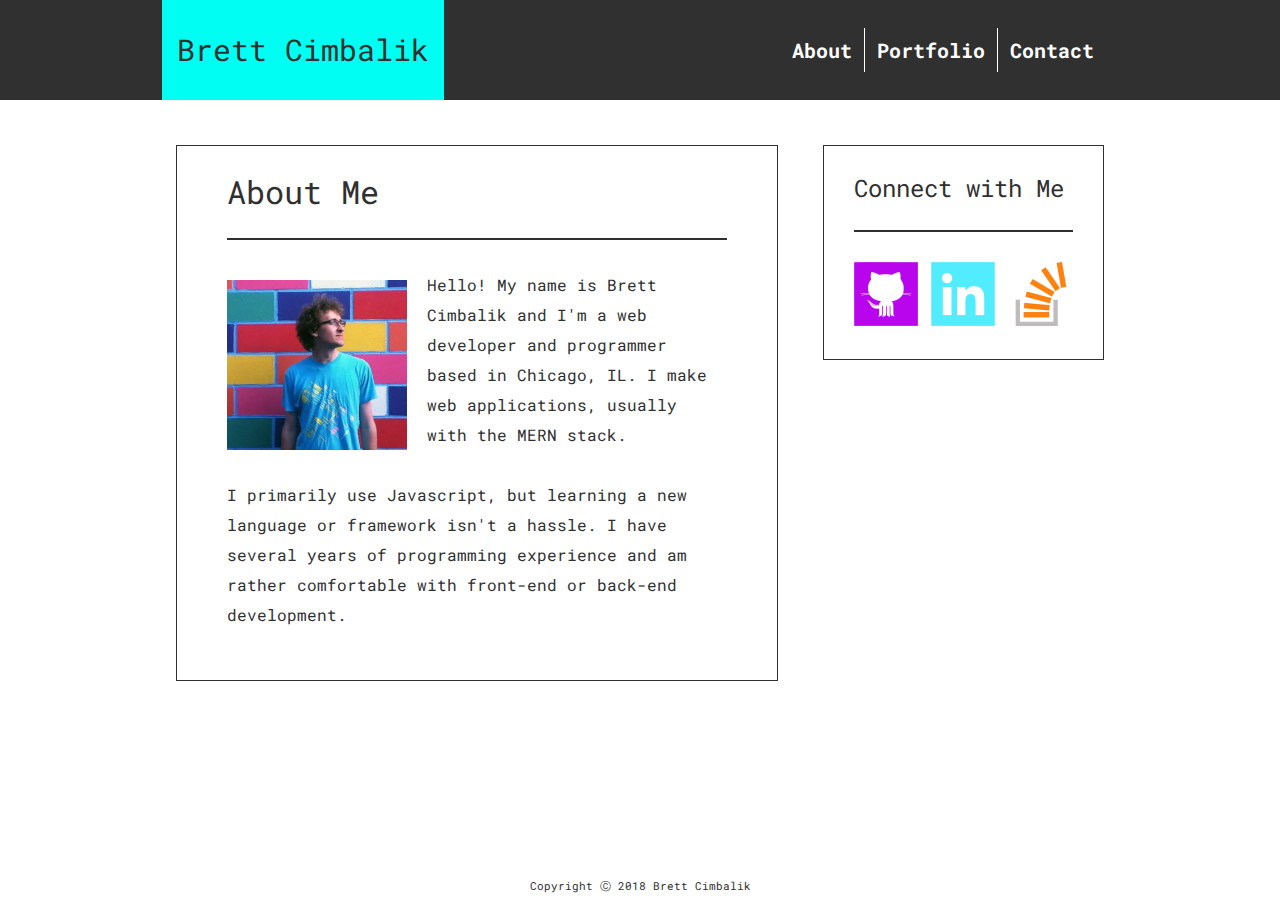
==== commit fa32f8b1: "updated about me text" ====
--- a/index.html
+++ b/index.html
@@ -42,13 +42,12 @@
             <div class="about_me_bottom roboto_font">
                 <img src="./assets/images/Profile_Pic.jpg" alt="Image of Brett" class="profile_pic">
                 <p>
-                    My name is Brett Cimbalik and I'm a web developer based in Chicago.  I'm originally from Flushing, MI but currently reside in 
-                    Chicago, IL.
+                    Hello! My name is Brett Cimbalik and I'm a web developer and programmer based in Chicago, IL.  I make web applications, usually with the MERN stack.
                 </p>
                 <br>
                 <p>
-                    I received my bachelor's degree from Eastern Michigan University and am currently enrolled in the Northwestern University coding program.
-                    In my free time, I enjoy playing guitar and composing music.
+                    I primarily use Javascript, but learning a new language or framework isn't a hassle. I have several years of programming experience and am 
+                    rather comfortable with front-end or back-end development. 
                 </p>
             </div>
         </article>
--- a/assets/css/style.css
+++ b/assets/css/style.css
@@ -68,7 +68,7 @@
     /* border-bottom: solid #FFFFFF 2px; */
     color: #303030;
     display: flex;
-    font-size: calc(15px + (40 - 14) * ((100vw - 300px) / (1600 - 300)));
+    font-size: calc(15px + (34 - 14) * ((100vw - 300px) / (1600 - 300)));
     height: 100%;
     justify-content: space-around;
     padding: 34px 15px 34px 15px;
@@ -251,6 +251,7 @@
     display: flex;
     flex-flow: row wrap;
     justify-content: space-between;
+    line-height: 30px;
     margin: 30px 3%;
     padding-top: 30px;
 }
